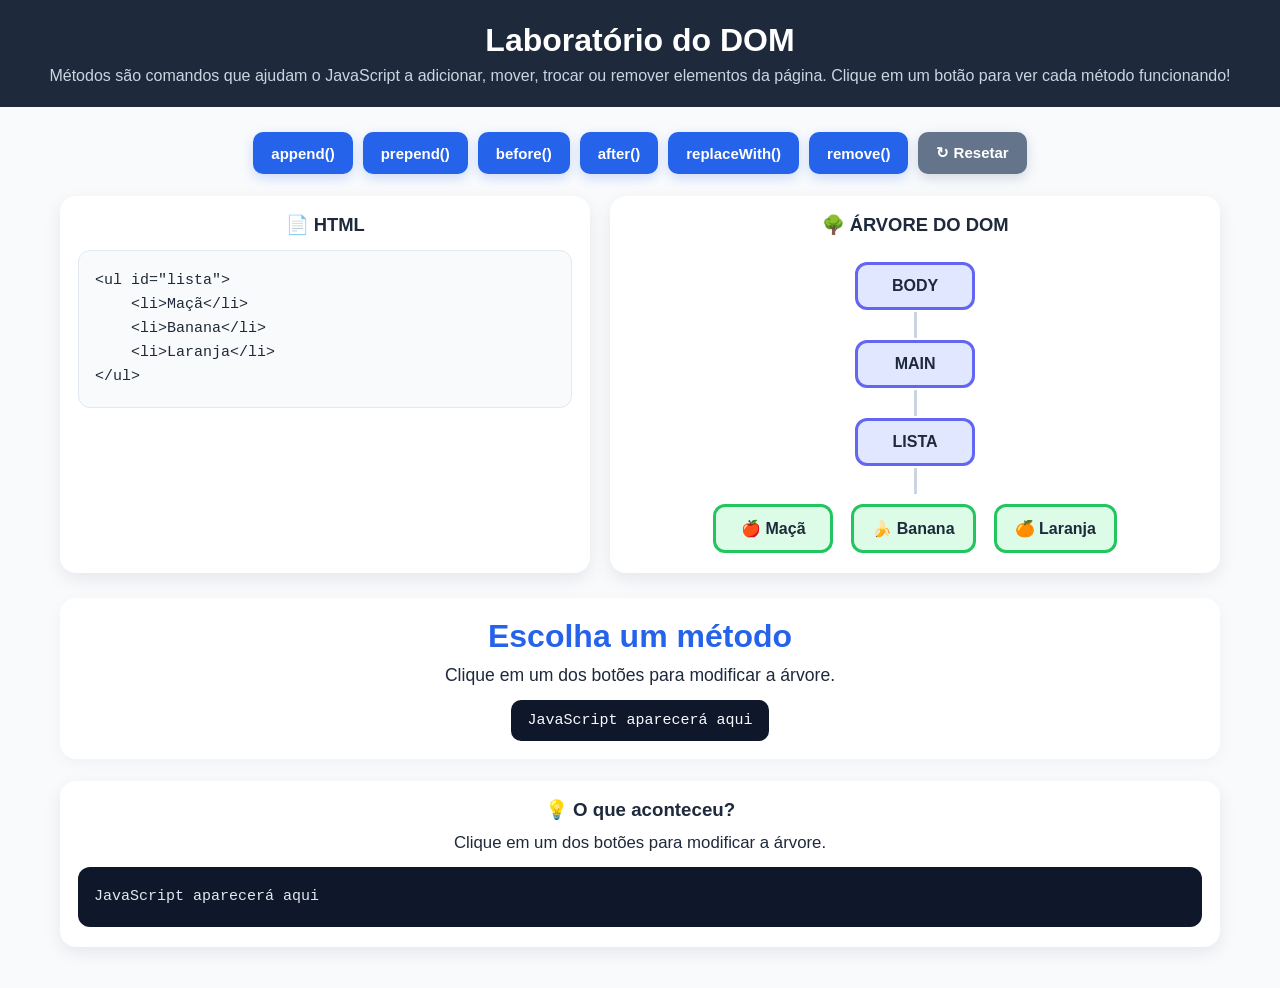
==== index.html @ b137fcdc "add index.html for DOM manipulation laboratory" ====
<!DOCTYPE html>
<html lang="pt-br">

<head>
    <meta charset="UTF-8">

    <title>Laboratório do DOM</title>

    <style>

        * {
            box-sizing: border-box;
        }

        :root {
            --bg: #f8fafc;
            --card: #ffffff;
            --text: #1e293b;
            --muted: #64748b;
            --primary: #2563eb;
            --primary-dark: #1d4ed8;
            --dark: #0f172a;
            --linha: #cbd5e1;
            --pai: #e0e7ff;
            --pai-borda: #6366f1;
            --elemento: #dcfce7;
            --elemento-borda: #22c55e;
            --novo: #fef3c7;
            --novo-borda: #f59e0b;
            --alerta: #fef2f2;
            --alerta-borda: #ef4444;
        }

        body {
            margin: 0;
            font-family: Arial, sans-serif;
            background: var(--bg);
            color: var(--text);
        }

        header {
            background: #1e293b;
            color: white;
            text-align: center;
            padding: 22px 20px;
        }

        header h1 {
            margin: 0 0 8px;
            font-size: 2rem;
        }

        header p {
            margin: 0;
            color: #cbd5e1;
        }

        .container {
            max-width: 1200px;
            margin: auto;
            padding: 25px 20px 40px;
        }

        .botoes {
            display: flex;
            justify-content: center;
            flex-wrap: wrap;
            gap: 10px;
            margin-bottom: 22px;
        }

        button {
            border: none;
            border-radius: 10px;
            padding: 12px 18px;
            background: var(--primary);
            color: white;
            font-size: 15px;
            font-weight: 700;
            cursor: pointer;
            transition: 0.2s ease;
            box-shadow: 0 4px 12px rgba(37, 99, 235, 0.2);
        }

        button:hover {
            transform: translateY(-2px);
            background: var(--primary-dark);
        }

        .reset {
            background: #64748b;
            box-shadow: 0 4px 12px rgba(100, 116, 139, 0.25);
        }

        .reset:hover {
            background: #475569;
        }

        .visao {
            display: grid;
            grid-template-columns: minmax(260px, 1fr) minmax(320px, 1.15fr);
            gap: 20px;
            margin-bottom: 25px;
        }

        .painel {
            background: var(--card);
            border-radius: 16px;
            box-shadow: 0 6px 18px rgba(15, 23, 42, 0.08);
            padding: 18px 18px 20px;
        }

        .painel h3 {
            margin: 0 0 14px;
            text-align: center;
            font-size: 1.15rem;
        }

        .html-panel pre,
        .resultado pre {
            margin: 0;
            white-space: pre-wrap;
            font-family: Consolas, monospace;
            line-height: 1.6;
            font-size: 15px;
            border-radius: 12px;
        }

        .html-panel pre {
            background: #f8fafc;
            border: 1px solid #e2e8f0;
            padding: 18px 16px;
            color: #1f2937;
        }

        .arvore-panel {
            overflow-x: auto;
        }

        .arvore {
            display: flex;
            flex-direction: column;
            align-items: center;
            min-height: 280px;
            padding-top: 12px;
        }

        .node {
            display: inline-flex;
            align-items: center;
            justify-content: center;
            min-width: 120px;
            padding: 12px 18px;
            border-radius: 12px;
            border: 3px solid transparent;
            font-weight: 700;
            text-align: center;
            transition: 0.35s ease;
            background: #dbeafe;
            border-color: #60a5fa;
        }

        .node.pai {
            background: var(--pai);
            border-color: var(--pai-borda);
        }

        .node.item {
            background: var(--elemento);
            border-color: var(--elemento-borda);
        }

        .node.novo {
            background: var(--novo);
            border-color: var(--novo-borda);
        }

        .node.remover {
            background: var(--alerta);
            border-color: var(--alerta-borda);
        }

        .linha {
            width: 3px;
            height: 26px;
            background: var(--linha);
            margin: 2px 0;
        }

        .filhos {
            display: flex;
            justify-content: center;
            align-items: flex-start;
            gap: 18px;
            flex-wrap: wrap;
            width: 100%;
            padding-top: 8px;
        }

        .filho {
            display: flex;
            justify-content: center;
            align-items: center;
        }

        .destacado {
            animation: destaque 0.9s infinite ease-in-out;
        }

        @keyframes destaque {
            0% {
                transform: scale(1);
                box-shadow: 0 0 0 0 rgba(250, 204, 21, 0.4);
            }
            50% {
                transform: scale(1.08);
                box-shadow: 0 0 0 12px rgba(250, 204, 21, 0);
            }
            100% {
                transform: scale(1);
                box-shadow: 0 0 0 0 rgba(250, 204, 21, 0);
            }
        }

        .novo.entrando {
            animation: entrar 0.7s ease;
        }

        @keyframes entrar {
            from {
                opacity: 0;
                transform: scale(0.2) translateY(-18px);
            }
            to {
                opacity: 1;
                transform: scale(1) translateY(0);
            }
        }

        .remover.saindo {
            animation: sair 0.7s forwards ease;
        }

        @keyframes sair {
            to {
                opacity: 0;
                transform: scale(0.2);
            }
        }

        .substituir {
            animation: substituir 1s ease;
        }

        @keyframes substituir {
            0% { transform: scale(1); }
            50% { transform: scale(1.18) rotate(4deg); }
            100% { transform: scale(1); }
        }

        .explicacao {
            background: white;
            border-radius: 16px;
            padding: 20px 18px 18px;
            text-align: center;
            box-shadow: 0 4px 16px rgba(15, 23, 42, 0.04);
            margin-bottom: 22px;
        }

        #tituloMetodo {
            margin: 0 0 10px;
            color: var(--primary);
            font-size: 2rem;
        }

        #mensagem {
            margin: 0;
            font-size: 1.1rem;
            color: var(--text);
        }

        #codigo {
            display: inline-block;
            margin-top: 14px;
            background: var(--dark);
            color: #f8fafc;
            padding: 12px 16px;
            border-radius: 10px;
            font-family: Consolas, monospace;
            font-size: 15px;
        }

        .notificacao {
            position: fixed;
            top: 18px;
            right: 18px;
            z-index: 10;
            width: min(360px, calc(100% - 36px));
            padding: 15px 18px;
            border-left: 5px solid var(--primary);
            border-radius: 10px;
            background: white;
            color: var(--text);
            box-shadow: 0 8px 24px rgba(15, 23, 42, 0.18);
            opacity: 0;
            transform: translateY(-18px);
            pointer-events: none;
            transition: opacity 0.25s ease, transform 0.25s ease;
        }

        .notificacao.visivel {
            opacity: 1;
            transform: translateY(0);
        }

        .notificacao strong {
            display: block;
            margin-bottom: 4px;
            color: var(--primary-dark);
        }

        .resultado {
            background: var(--card);
            border-radius: 16px;
            box-shadow: 0 6px 18px rgba(15, 23, 42, 0.08);
            padding: 18px 18px 20px;
        }

        .resultado h3 {
            margin: 0 0 12px;
            text-align: center;
        }

        #resultadoTexto {
            margin: 0 0 14px;
            text-align: center;
            font-size: 1.05rem;
            color: var(--text);
        }

        .resultado pre {
            background: #0f172a;
            color: #e2e8f0;
            padding: 18px 16px;
            font-size: 15px;
        }

        @media (max-width: 820px) {
            .visao {
                grid-template-columns: 1fr;
            }

            .node {
                min-width: 100px;
                padding: 10px 14px;
                font-size: 14px;
            }

            .filhos {
                gap: 10px;
            }
        }

        @media (max-width: 600px) {
            header {
                padding: 18px 14px;
            }

            header h1 {
                font-size: 1.6rem;
            }

            .container {
                padding: 18px 12px 28px;
            }

            .botoes {
                display: grid;
                grid-template-columns: repeat(2, minmax(0, 1fr));
                gap: 8px;
            }

            button {
                width: 100%;
                padding: 11px 8px;
                font-size: 14px;
            }

            .reset {
                grid-column: 1 / -1;
            }

            .painel,
            .resultado,
            .explicacao {
                padding: 15px 12px;
                border-radius: 12px;
            }

            #tituloMetodo {
                font-size: 1.55rem;
            }

            #mensagem,
            #resultadoTexto {
                font-size: 1rem;
            }

            #codigo {
                max-width: 100%;
                overflow-wrap: anywhere;
                font-size: 13px;
            }

            .html-panel pre,
            .resultado pre {
                font-size: 13px;
                overflow-x: auto;
            }

            .arvore {
                min-width: 280px;
            }

            .notificacao {
                top: 12px;
                right: 12px;
                width: calc(100% - 24px);
            }
        }

    </style>
</head>


<body>

<div class="notificacao" id="notificacao" role="status" aria-live="polite"></div>


<header>

    <h1>Laboratório do DOM</h1>

    <p>
        Métodos são comandos que ajudam o JavaScript a adicionar, mover, trocar ou remover elementos da página.
        Clique em um botão para ver cada método funcionando!
    </p>

</header>


<div class="container">


    <!-- BOTÕES -->

    <div class="botoes">

        <button onclick="append()">
            append()
        </button>

        <button onclick="prepend()">
            prepend()
        </button>

        <button onclick="before()">
            before()
        </button>

        <button onclick="after()">
            after()
        </button>

        <button onclick="replaceWith()">
            replaceWith()
        </button>

        <button onclick="remove()">
            remove()
        </button>

        <button class="reset" onclick="resetar()">
            ↻ Resetar
        </button>

    </div>


    <div class="visao">

        <div class="painel html-panel">
            <h3>📄 HTML</h3>
            <pre id="htmlCode"></pre>
        </div>

        <div class="painel arvore-panel">
            <h3>🌳 ÁRVORE DO DOM</h3>

            <div class="arvore" id="arvore">

                <div class="node pai">BODY</div>
                <div class="linha"></div>
                <div class="node pai">MAIN</div>
                <div class="linha"></div>
                <div class="node pai" id="lista">LISTA</div>
                <div class="linha"></div>

                <div class="filhos" id="filhos">

                    <div class="filho">
                        <div class="node item" id="maca">🍎 Maçã</div>
                    </div>

                    <div class="filho">
                        <div class="node item" id="banana">🍌 Banana</div>
                    </div>

                    <div class="filho">
                        <div class="node item" id="laranja">🍊 Laranja</div>
                    </div>

                </div>

            </div>
        </div>

    </div>

    <div class="explicacao">

        <h2 id="tituloMetodo">
            Escolha um método
        </h2>

        <p id="mensagem">
            Clique em um dos botões acima.
        </p>

        <div id="codigo">
            JavaScript aparecerá aqui
        </div>

    </div>

    <div class="resultado">
        <h3>💡 O que aconteceu?</h3>
        <p id="resultadoTexto">Selecione um método para ver a mudança na árvore.</p>
        <pre id="codigoGrande">Clique em um método para ver o código.</pre>
    </div>

</div>


<script>

const filhos = document.getElementById("filhos");
let tempoNotificacao;

function notificar(nome, mensagem) {
    const notificacao = document.getElementById("notificacao");

    notificacao.innerHTML = `<strong>${nome}</strong>${mensagem}`;
    notificacao.classList.add("visivel");

    clearTimeout(tempoNotificacao);
    tempoNotificacao = setTimeout(() => {
        notificacao.classList.remove("visivel");
    }, 4500);
}

function mostrar(nome, mensagem, codigo) {
    document.getElementById("tituloMetodo").innerText = nome;
    document.getElementById("mensagem").innerText = mensagem;
    document.getElementById("codigo").innerText = codigo;
    document.getElementById("resultadoTexto").innerText = mensagem;
    document.getElementById("codigoGrande").innerText = codigo;

    if (nome !== "Escolha um método") {
        notificar(nome, mensagem);
    }
}

function getNomeItem(id) {
    const nomes = {
        maca: "Maçã",
        banana: "Banana",
        laranja: "Laranja",
        kiwi: "Kiwi"
    };

    return nomes[id] || id;
}

function renderHTMLFromDOM() {
    const itens = Array.from(filhos.querySelectorAll(".item")).map(item => item.id);

    const linhas = [
        '<ul id="lista">',
        ...itens.map(id => `    <li>${getNomeItem(id)}</li>`),
        '</ul>'
    ];

    document.getElementById("htmlCode").textContent = linhas.join("\n");
}

function criarKiwi() {
    const wrapper = document.createElement("div");
    wrapper.classList.add("filho");

    const kiwi = document.createElement("div");
    kiwi.classList.add("node", "item", "novo", "entrando");
    kiwi.id = "kiwi";
    kiwi.textContent = "🥝 Kiwi";

    wrapper.appendChild(kiwi);
    return wrapper;
}

function resetar() {
    filhos.innerHTML = `
        <div class="filho">
            <div class="node item" id="maca">🍎 Maçã</div>
        </div>

        <div class="filho">
            <div class="node item" id="banana">🍌 Banana</div>
        </div>

        <div class="filho">
            <div class="node item" id="laranja">🍊 Laranja</div>
        </div>
    `;

    renderHTMLFromDOM();

    mostrar(
        "Escolha um método",
        "Clique em um dos botões para modificar a árvore.",
        "JavaScript aparecerá aqui"
    );
}

function append() {
    resetar();

    const kiwi = criarKiwi();
    filhos.appendChild(kiwi);
    renderHTMLFromDOM();

    mostrar(
        "append()",
        "O Kiwi foi colocado no FINAL da lista.",
        "lista.append(kiwi)"
    );
}

function prepend() {
    resetar();

    const kiwi = criarKiwi();
    filhos.insertBefore(kiwi, filhos.firstChild);
    renderHTMLFromDOM();

    mostrar(
        "prepend()",
        "O Kiwi foi colocado no INÍCIO da lista.",
        "lista.prepend(kiwi)"
    );
}

function before() {
    resetar();

    const banana = document.getElementById("banana");
    banana.classList.add("destacado");

    setTimeout(() => {
        const kiwi = criarKiwi();
        banana.before(kiwi);
        renderHTMLFromDOM();
        banana.classList.remove("destacado");

        mostrar(
            "before()",
            "O Kiwi foi colocado ANTES da Banana.",
            "banana.before(kiwi)"
        );
    }, 350);
}

function after() {
    resetar();

    const banana = document.getElementById("banana");
    banana.classList.add("destacado");

    setTimeout(() => {
        const kiwi = criarKiwi();
        banana.after(kiwi);
        renderHTMLFromDOM();
        banana.classList.remove("destacado");

        mostrar(
            "after()",
            "O Kiwi foi colocado DEPOIS da Banana.",
            "banana.after(kiwi)"
        );
    }, 350);
}

function replaceWith() {
    resetar();

    const banana = document.getElementById("banana");
    banana.classList.add("destacado");

    setTimeout(() => {
        const kiwi = criarKiwi();
        const kiwiNode = kiwi.querySelector(".item");
        kiwiNode.classList.add("substituir");
        banana.replaceWith(kiwi);
        renderHTMLFromDOM();
        banana.classList.remove("destacado");

        mostrar(
            "replaceWith()",
            "A Banana foi SUBSTITUÍDA pelo Kiwi.",
            "banana.replaceWith(kiwi)"
        );
    }, 350);
}

function remove() {
    resetar();

    const banana = document.getElementById("banana");
    banana.classList.add("destacado");

    setTimeout(() => {
        banana.classList.remove("destacado");
        banana.classList.add("remover", "saindo");

        setTimeout(() => {
            banana.remove();
            renderHTMLFromDOM();

            mostrar(
                "remove()",
                "A Banana foi REMOVIDA da árvore.",
                "banana.remove()"
            );
        }, 650);
    }, 250);
}

resetar();

</script>


</body>

</html>
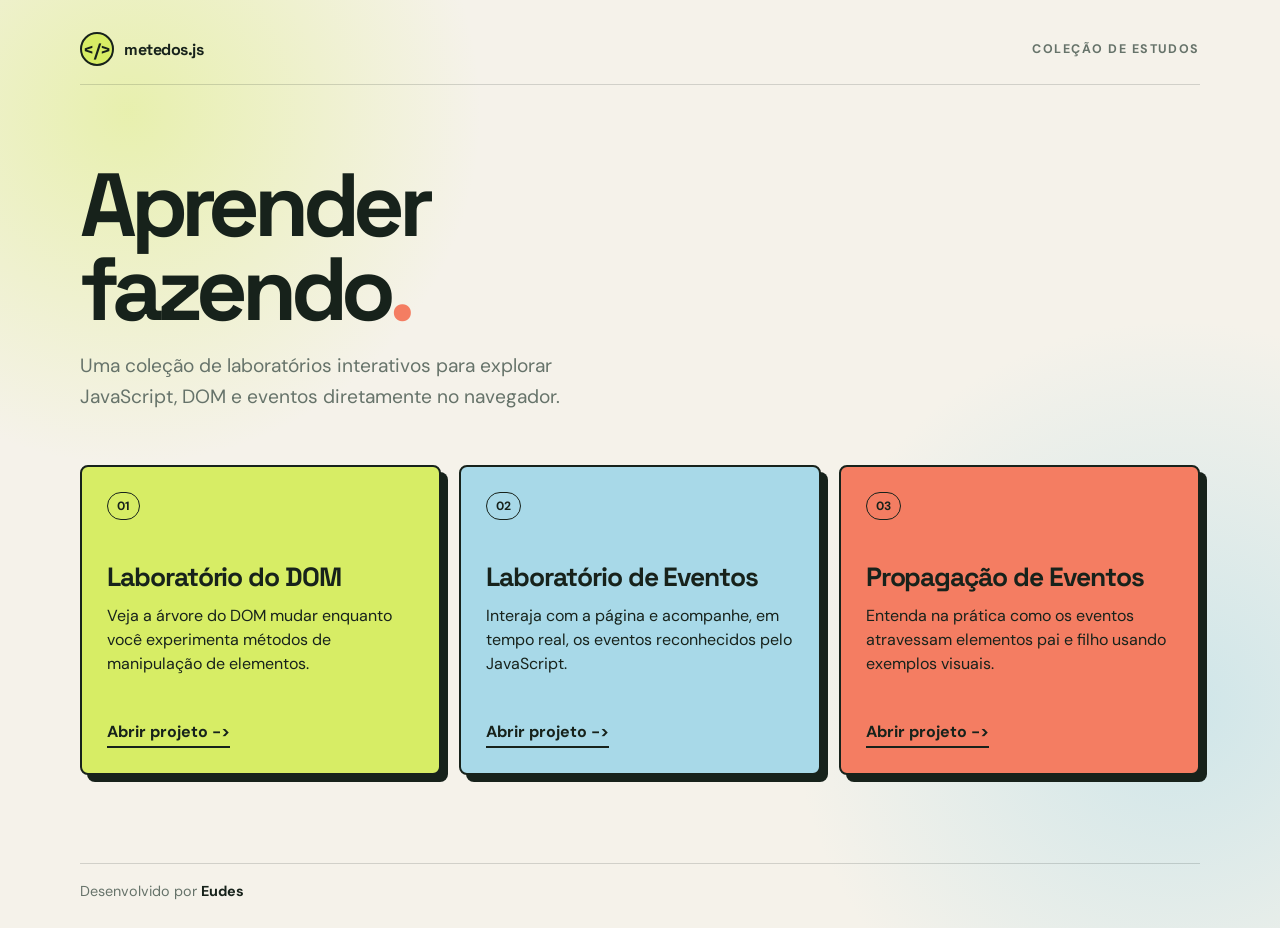
==== commit 30dc44c9: "feat: add event monitoring and propagation examples - Implemented event monitoring functionality in " ====
--- a/index.html
+++ b/index.html
@@ -1,765 +1,283 @@
 <!DOCTYPE html>
-<html lang="pt-br">
+<html lang="pt-BR">
 
 <head>
     <meta charset="UTF-8">
-
-    <title>Laboratório do DOM</title>
-
+    <meta name="viewport" content="width=device-width, initial-scale=1.0">
+    <meta name="description" content="Coleção de laboratórios interativos para aprender JavaScript e DOM.">
+    <title>Laboratórios JavaScript</title>
     <style>
+        @import url('https://fonts.googleapis.com/css2?family=DM+Sans:wght@400;500;700&family=Space+Grotesk:wght@500;600;700&display=swap');
+
+        :root {
+            --ink: #17221b;
+            --muted: #66736a;
+            --paper: #f5f2ea;
+            --lime: #d7ed65;
+            --coral: #f47d62;
+            --blue: #a8d9e8;
+            --line: rgba(23, 34, 27, 0.16);
+        }
 
         * {
             box-sizing: border-box;
         }
 
-        :root {
-            --bg: #f8fafc;
-            --card: #ffffff;
-            --text: #1e293b;
-            --muted: #64748b;
-            --primary: #2563eb;
-            --primary-dark: #1d4ed8;
-            --dark: #0f172a;
-            --linha: #cbd5e1;
-            --pai: #e0e7ff;
-            --pai-borda: #6366f1;
-            --elemento: #dcfce7;
-            --elemento-borda: #22c55e;
-            --novo: #fef3c7;
-            --novo-borda: #f59e0b;
-            --alerta: #fef2f2;
-            --alerta-borda: #ef4444;
-        }
-
         body {
             margin: 0;
-            font-family: Arial, sans-serif;
-            background: var(--bg);
-            color: var(--text);
+            min-height: 100vh;
+            display: flex;
+            flex-direction: column;
+            color: var(--ink);
+            background:
+                radial-gradient(circle at 10% 12%, rgba(215, 237, 101, 0.45), transparent 25%),
+                radial-gradient(circle at 92% 76%, rgba(168, 217, 232, 0.5), transparent 28%),
+                var(--paper);
+            font-family: 'DM Sans', sans-serif;
+        }
+
+        header,
+        main,
+        footer {
+            width: min(1120px, calc(100% - 48px));
+            margin-inline: auto;
         }
 
         header {
-            background: #1e293b;
-            color: white;
-            text-align: center;
-            padding: 22px 20px;
-        }
-
-        header h1 {
-            margin: 0 0 8px;
-            font-size: 2rem;
-        }
-
-        header p {
-            margin: 0;
-            color: #cbd5e1;
-        }
-
-        .container {
-            max-width: 1200px;
-            margin: auto;
-            padding: 25px 20px 40px;
-        }
-
-        .botoes {
-            display: flex;
-            justify-content: center;
-            flex-wrap: wrap;
+            padding: 32px 0 18px;
+            display: flex;
+            justify-content: space-between;
+            align-items: center;
+            border-bottom: 1px solid var(--line);
+        }
+
+        .marca {
+            display: flex;
+            align-items: center;
             gap: 10px;
-            margin-bottom: 22px;
-        }
-
-        button {
-            border: none;
-            border-radius: 10px;
-            padding: 12px 18px;
-            background: var(--primary);
-            color: white;
-            font-size: 15px;
-            font-weight: 700;
-            cursor: pointer;
-            transition: 0.2s ease;
-            box-shadow: 0 4px 12px rgba(37, 99, 235, 0.2);
-        }
-
-        button:hover {
-            transform: translateY(-2px);
-            background: var(--primary-dark);
-        }
-
-        .reset {
-            background: #64748b;
-            box-shadow: 0 4px 12px rgba(100, 116, 139, 0.25);
-        }
-
-        .reset:hover {
-            background: #475569;
-        }
-
-        .visao {
+            font-family: 'Space Grotesk', sans-serif;
+            font-weight: 700;
+            letter-spacing: -0.03em;
+        }
+
+        .marca-simbolo {
+            width: 34px;
+            height: 34px;
             display: grid;
-            grid-template-columns: minmax(260px, 1fr) minmax(320px, 1.15fr);
-            gap: 20px;
-            margin-bottom: 25px;
-        }
-
-        .painel {
-            background: var(--card);
-            border-radius: 16px;
-            box-shadow: 0 6px 18px rgba(15, 23, 42, 0.08);
-            padding: 18px 18px 20px;
-        }
-
-        .painel h3 {
-            margin: 0 0 14px;
-            text-align: center;
-            font-size: 1.15rem;
-        }
-
-        .html-panel pre,
-        .resultado pre {
-            margin: 0;
-            white-space: pre-wrap;
-            font-family: Consolas, monospace;
+            place-items: center;
+            color: var(--ink);
+            background: var(--lime);
+            border: 2px solid var(--ink);
+            border-radius: 50%;
+            font-size: 18px;
+        }
+
+        .rotulo {
+            color: var(--muted);
+            font-size: 0.78rem;
+            font-weight: 700;
+            letter-spacing: 0.12em;
+            text-transform: uppercase;
+        }
+
+        main {
+            flex: 1;
+            padding: 78px 0 88px;
+        }
+
+        .intro {
+            max-width: 720px;
+            margin-bottom: 52px;
+        }
+
+        h1,
+        h2,
+        p {
+            margin-top: 0;
+        }
+
+        h1 {
+            max-width: 680px;
+            margin-bottom: 20px;
+            font-family: 'Space Grotesk', sans-serif;
+            font-size: clamp(2.8rem, 7vw, 6.4rem);
+            line-height: 0.94;
+            letter-spacing: -0.07em;
+        }
+
+        h1 span {
+            color: var(--coral);
+        }
+
+        .intro p {
+            max-width: 560px;
+            margin-bottom: 0;
+            color: var(--muted);
+            font-size: clamp(1rem, 1.7vw, 1.2rem);
             line-height: 1.6;
-            font-size: 15px;
-            border-radius: 12px;
-        }
-
-        .html-panel pre {
-            background: #f8fafc;
-            border: 1px solid #e2e8f0;
-            padding: 18px 16px;
-            color: #1f2937;
-        }
-
-        .arvore-panel {
-            overflow-x: auto;
-        }
-
-        .arvore {
+        }
+
+        .projetos {
+            display: grid;
+            grid-template-columns: repeat(3, 1fr);
+            gap: 18px;
+        }
+
+        .projeto {
+            min-height: 310px;
             display: flex;
             flex-direction: column;
-            align-items: center;
-            min-height: 280px;
-            padding-top: 12px;
-        }
-
-        .node {
-            display: inline-flex;
-            align-items: center;
-            justify-content: center;
-            min-width: 120px;
-            padding: 12px 18px;
-            border-radius: 12px;
-            border: 3px solid transparent;
-            font-weight: 700;
-            text-align: center;
-            transition: 0.35s ease;
-            background: #dbeafe;
-            border-color: #60a5fa;
-        }
-
-        .node.pai {
-            background: var(--pai);
-            border-color: var(--pai-borda);
-        }
-
-        .node.item {
-            background: var(--elemento);
-            border-color: var(--elemento-borda);
-        }
-
-        .node.novo {
-            background: var(--novo);
-            border-color: var(--novo-borda);
-        }
-
-        .node.remover {
-            background: var(--alerta);
-            border-color: var(--alerta-borda);
-        }
-
-        .linha {
-            width: 3px;
-            height: 26px;
-            background: var(--linha);
-            margin: 2px 0;
-        }
-
-        .filhos {
-            display: flex;
-            justify-content: center;
-            align-items: flex-start;
-            gap: 18px;
-            flex-wrap: wrap;
-            width: 100%;
-            padding-top: 8px;
-        }
-
-        .filho {
-            display: flex;
-            justify-content: center;
-            align-items: center;
-        }
-
-        .destacado {
-            animation: destaque 0.9s infinite ease-in-out;
-        }
-
-        @keyframes destaque {
-            0% {
-                transform: scale(1);
-                box-shadow: 0 0 0 0 rgba(250, 204, 21, 0.4);
-            }
-            50% {
-                transform: scale(1.08);
-                box-shadow: 0 0 0 12px rgba(250, 204, 21, 0);
-            }
-            100% {
-                transform: scale(1);
-                box-shadow: 0 0 0 0 rgba(250, 204, 21, 0);
-            }
-        }
-
-        .novo.entrando {
-            animation: entrar 0.7s ease;
-        }
-
-        @keyframes entrar {
-            from {
-                opacity: 0;
-                transform: scale(0.2) translateY(-18px);
-            }
-            to {
-                opacity: 1;
-                transform: scale(1) translateY(0);
-            }
-        }
-
-        .remover.saindo {
-            animation: sair 0.7s forwards ease;
-        }
-
-        @keyframes sair {
-            to {
-                opacity: 0;
-                transform: scale(0.2);
-            }
-        }
-
-        .substituir {
-            animation: substituir 1s ease;
-        }
-
-        @keyframes substituir {
-            0% { transform: scale(1); }
-            50% { transform: scale(1.18) rotate(4deg); }
-            100% { transform: scale(1); }
-        }
-
-        .explicacao {
-            background: white;
-            border-radius: 16px;
-            padding: 20px 18px 18px;
-            text-align: center;
-            box-shadow: 0 4px 16px rgba(15, 23, 42, 0.04);
-            margin-bottom: 22px;
-        }
-
-        #tituloMetodo {
-            margin: 0 0 10px;
-            color: var(--primary);
-            font-size: 2rem;
-        }
-
-        #mensagem {
-            margin: 0;
-            font-size: 1.1rem;
-            color: var(--text);
-        }
-
-        #codigo {
-            display: inline-block;
-            margin-top: 14px;
-            background: var(--dark);
-            color: #f8fafc;
-            padding: 12px 16px;
-            border-radius: 10px;
-            font-family: Consolas, monospace;
-            font-size: 15px;
-        }
-
-        .notificacao {
-            position: fixed;
-            top: 18px;
-            right: 18px;
-            z-index: 10;
-            width: min(360px, calc(100% - 36px));
-            padding: 15px 18px;
-            border-left: 5px solid var(--primary);
-            border-radius: 10px;
-            background: white;
-            color: var(--text);
-            box-shadow: 0 8px 24px rgba(15, 23, 42, 0.18);
-            opacity: 0;
-            transform: translateY(-18px);
-            pointer-events: none;
-            transition: opacity 0.25s ease, transform 0.25s ease;
-        }
-
-        .notificacao.visivel {
-            opacity: 1;
-            transform: translateY(0);
-        }
-
-        .notificacao strong {
-            display: block;
-            margin-bottom: 4px;
-            color: var(--primary-dark);
-        }
-
-        .resultado {
-            background: var(--card);
-            border-radius: 16px;
-            box-shadow: 0 6px 18px rgba(15, 23, 42, 0.08);
-            padding: 18px 18px 20px;
-        }
-
-        .resultado h3 {
-            margin: 0 0 12px;
-            text-align: center;
-        }
-
-        #resultadoTexto {
-            margin: 0 0 14px;
-            text-align: center;
-            font-size: 1.05rem;
-            color: var(--text);
-        }
-
-        .resultado pre {
-            background: #0f172a;
-            color: #e2e8f0;
-            padding: 18px 16px;
-            font-size: 15px;
-        }
-
-        @media (max-width: 820px) {
-            .visao {
+            padding: 25px;
+            border: 2px solid var(--ink);
+            border-radius: 8px;
+            box-shadow: 7px 7px 0 var(--ink);
+            transition: transform 180ms ease, box-shadow 180ms ease;
+        }
+
+        .projeto:nth-child(1) {
+            background: var(--lime);
+        }
+
+        .projeto:nth-child(2) {
+            background: var(--blue);
+        }
+
+        .projeto:nth-child(3) {
+            background: var(--coral);
+        }
+
+        .projeto:hover,
+        .projeto:focus-within {
+            transform: translate(-3px, -3px);
+            box-shadow: 10px 10px 0 var(--ink);
+        }
+
+        .numero {
+            align-self: flex-start;
+            padding: 5px 9px;
+            border: 1px solid var(--ink);
+            border-radius: 999px;
+            font-size: 0.75rem;
+            font-weight: 700;
+        }
+
+        .projeto h2 {
+            margin: 40px 0 10px;
+            font-family: 'Space Grotesk', sans-serif;
+            font-size: 1.65rem;
+            letter-spacing: -0.04em;
+        }
+
+        .projeto p {
+            margin-bottom: 24px;
+            line-height: 1.5;
+        }
+
+        .abrir {
+            width: fit-content;
+            margin-top: auto;
+            padding: 10px 0 4px;
+            color: var(--ink);
+            border-bottom: 2px solid var(--ink);
+            font-weight: 700;
+            text-decoration: none;
+        }
+
+        .abrir::after {
+            content: '  ->';
+        }
+
+        .abrir:hover {
+            color: #fff;
+            border-color: #fff;
+        }
+
+        footer {
+            padding: 18px 0 28px;
+            border-top: 1px solid var(--line);
+            color: var(--muted);
+            font-size: 0.9rem;
+        }
+
+        footer strong {
+            color: var(--ink);
+        }
+
+        @media (max-width: 760px) {
+            header,
+            main,
+            footer {
+                width: min(100% - 32px, 560px);
+            }
+
+            header {
+                padding-top: 22px;
+            }
+
+            .rotulo {
+                display: none;
+            }
+
+            main {
+                padding: 56px 0 68px;
+            }
+
+            .intro {
+                margin-bottom: 38px;
+            }
+
+            .projetos {
                 grid-template-columns: 1fr;
-            }
-
-            .node {
-                min-width: 100px;
-                padding: 10px 14px;
-                font-size: 14px;
-            }
-
-            .filhos {
-                gap: 10px;
-            }
-        }
-
-        @media (max-width: 600px) {
-            header {
-                padding: 18px 14px;
-            }
-
-            header h1 {
-                font-size: 1.6rem;
-            }
-
-            .container {
-                padding: 18px 12px 28px;
-            }
-
-            .botoes {
-                display: grid;
-                grid-template-columns: repeat(2, minmax(0, 1fr));
-                gap: 8px;
-            }
-
-            button {
-                width: 100%;
-                padding: 11px 8px;
-                font-size: 14px;
-            }
-
-            .reset {
-                grid-column: 1 / -1;
-            }
-
-            .painel,
-            .resultado,
-            .explicacao {
-                padding: 15px 12px;
-                border-radius: 12px;
-            }
-
-            #tituloMetodo {
-                font-size: 1.55rem;
-            }
-
-            #mensagem,
-            #resultadoTexto {
-                font-size: 1rem;
-            }
-
-            #codigo {
-                max-width: 100%;
-                overflow-wrap: anywhere;
-                font-size: 13px;
-            }
-
-            .html-panel pre,
-            .resultado pre {
-                font-size: 13px;
-                overflow-x: auto;
-            }
-
-            .arvore {
-                min-width: 280px;
-            }
-
-            .notificacao {
-                top: 12px;
-                right: 12px;
-                width: calc(100% - 24px);
-            }
-        }
-
+                gap: 16px;
+            }
+
+            .projeto {
+                min-height: 260px;
+            }
+        }
     </style>
 </head>
 
-
 <body>
-
-<div class="notificacao" id="notificacao" role="status" aria-live="polite"></div>
-
-
-<header>
-
-    <h1>Laboratório do DOM</h1>
-
-    <p>
-        Métodos são comandos que ajudam o JavaScript a adicionar, mover, trocar ou remover elementos da página.
-        Clique em um botão para ver cada método funcionando!
-    </p>
-
-</header>
-
-
-<div class="container">
-
-
-    <!-- BOTÕES -->
-
-    <div class="botoes">
-
-        <button onclick="append()">
-            append()
-        </button>
-
-        <button onclick="prepend()">
-            prepend()
-        </button>
-
-        <button onclick="before()">
-            before()
-        </button>
-
-        <button onclick="after()">
-            after()
-        </button>
-
-        <button onclick="replaceWith()">
-            replaceWith()
-        </button>
-
-        <button onclick="remove()">
-            remove()
-        </button>
-
-        <button class="reset" onclick="resetar()">
-            ↻ Resetar
-        </button>
-
-    </div>
-
-
-    <div class="visao">
-
-        <div class="painel html-panel">
-            <h3>📄 HTML</h3>
-            <pre id="htmlCode"></pre>
+    <header>
+        <div class="marca">
+            <span class="marca-simbolo">&lt;/&gt;</span>
+            <span>metedos.js</span>
         </div>
-
-        <div class="painel arvore-panel">
-            <h3>🌳 ÁRVORE DO DOM</h3>
-
-            <div class="arvore" id="arvore">
-
-                <div class="node pai">BODY</div>
-                <div class="linha"></div>
-                <div class="node pai">MAIN</div>
-                <div class="linha"></div>
-                <div class="node pai" id="lista">LISTA</div>
-                <div class="linha"></div>
-
-                <div class="filhos" id="filhos">
-
-                    <div class="filho">
-                        <div class="node item" id="maca">🍎 Maçã</div>
-                    </div>
-
-                    <div class="filho">
-                        <div class="node item" id="banana">🍌 Banana</div>
-                    </div>
-
-                    <div class="filho">
-                        <div class="node item" id="laranja">🍊 Laranja</div>
-                    </div>
-
-                </div>
-
-            </div>
-        </div>
-
-    </div>
-
-    <div class="explicacao">
-
-        <h2 id="tituloMetodo">
-            Escolha um método
-        </h2>
-
-        <p id="mensagem">
-            Clique em um dos botões acima.
-        </p>
-
-        <div id="codigo">
-            JavaScript aparecerá aqui
-        </div>
-
-    </div>
-
-    <div class="resultado">
-        <h3>💡 O que aconteceu?</h3>
-        <p id="resultadoTexto">Selecione um método para ver a mudança na árvore.</p>
-        <pre id="codigoGrande">Clique em um método para ver o código.</pre>
-    </div>
-
-</div>
-
-
-<script>
-
-const filhos = document.getElementById("filhos");
-let tempoNotificacao;
-
-function notificar(nome, mensagem) {
-    const notificacao = document.getElementById("notificacao");
-
-    notificacao.innerHTML = `<strong>${nome}</strong>${mensagem}`;
-    notificacao.classList.add("visivel");
-
-    clearTimeout(tempoNotificacao);
-    tempoNotificacao = setTimeout(() => {
-        notificacao.classList.remove("visivel");
-    }, 4500);
-}
-
-function mostrar(nome, mensagem, codigo) {
-    document.getElementById("tituloMetodo").innerText = nome;
-    document.getElementById("mensagem").innerText = mensagem;
-    document.getElementById("codigo").innerText = codigo;
-    document.getElementById("resultadoTexto").innerText = mensagem;
-    document.getElementById("codigoGrande").innerText = codigo;
-
-    if (nome !== "Escolha um método") {
-        notificar(nome, mensagem);
-    }
-}
-
-function getNomeItem(id) {
-    const nomes = {
-        maca: "Maçã",
-        banana: "Banana",
-        laranja: "Laranja",
-        kiwi: "Kiwi"
-    };
-
-    return nomes[id] || id;
-}
-
-function renderHTMLFromDOM() {
-    const itens = Array.from(filhos.querySelectorAll(".item")).map(item => item.id);
-
-    const linhas = [
-        '<ul id="lista">',
-        ...itens.map(id => `    <li>${getNomeItem(id)}</li>`),
-        '</ul>'
-    ];
-
-    document.getElementById("htmlCode").textContent = linhas.join("\n");
-}
-
-function criarKiwi() {
-    const wrapper = document.createElement("div");
-    wrapper.classList.add("filho");
-
-    const kiwi = document.createElement("div");
-    kiwi.classList.add("node", "item", "novo", "entrando");
-    kiwi.id = "kiwi";
-    kiwi.textContent = "🥝 Kiwi";
-
-    wrapper.appendChild(kiwi);
-    return wrapper;
-}
-
-function resetar() {
-    filhos.innerHTML = `
-        <div class="filho">
-            <div class="node item" id="maca">🍎 Maçã</div>
-        </div>
-
-        <div class="filho">
-            <div class="node item" id="banana">🍌 Banana</div>
-        </div>
-
-        <div class="filho">
-            <div class="node item" id="laranja">🍊 Laranja</div>
-        </div>
-    `;
-
-    renderHTMLFromDOM();
-
-    mostrar(
-        "Escolha um método",
-        "Clique em um dos botões para modificar a árvore.",
-        "JavaScript aparecerá aqui"
-    );
-}
-
-function append() {
-    resetar();
-
-    const kiwi = criarKiwi();
-    filhos.appendChild(kiwi);
-    renderHTMLFromDOM();
-
-    mostrar(
-        "append()",
-        "O Kiwi foi colocado no FINAL da lista.",
-        "lista.append(kiwi)"
-    );
-}
-
-function prepend() {
-    resetar();
-
-    const kiwi = criarKiwi();
-    filhos.insertBefore(kiwi, filhos.firstChild);
-    renderHTMLFromDOM();
-
-    mostrar(
-        "prepend()",
-        "O Kiwi foi colocado no INÍCIO da lista.",
-        "lista.prepend(kiwi)"
-    );
-}
-
-function before() {
-    resetar();
-
-    const banana = document.getElementById("banana");
-    banana.classList.add("destacado");
-
-    setTimeout(() => {
-        const kiwi = criarKiwi();
-        banana.before(kiwi);
-        renderHTMLFromDOM();
-        banana.classList.remove("destacado");
-
-        mostrar(
-            "before()",
-            "O Kiwi foi colocado ANTES da Banana.",
-            "banana.before(kiwi)"
-        );
-    }, 350);
-}
-
-function after() {
-    resetar();
-
-    const banana = document.getElementById("banana");
-    banana.classList.add("destacado");
-
-    setTimeout(() => {
-        const kiwi = criarKiwi();
-        banana.after(kiwi);
-        renderHTMLFromDOM();
-        banana.classList.remove("destacado");
-
-        mostrar(
-            "after()",
-            "O Kiwi foi colocado DEPOIS da Banana.",
-            "banana.after(kiwi)"
-        );
-    }, 350);
-}
-
-function replaceWith() {
-    resetar();
-
-    const banana = document.getElementById("banana");
-    banana.classList.add("destacado");
-
-    setTimeout(() => {
-        const kiwi = criarKiwi();
-        const kiwiNode = kiwi.querySelector(".item");
-        kiwiNode.classList.add("substituir");
-        banana.replaceWith(kiwi);
-        renderHTMLFromDOM();
-        banana.classList.remove("destacado");
-
-        mostrar(
-            "replaceWith()",
-            "A Banana foi SUBSTITUÍDA pelo Kiwi.",
-            "banana.replaceWith(kiwi)"
-        );
-    }, 350);
-}
-
-function remove() {
-    resetar();
-
-    const banana = document.getElementById("banana");
-    banana.classList.add("destacado");
-
-    setTimeout(() => {
-        banana.classList.remove("destacado");
-        banana.classList.add("remover", "saindo");
-
-        setTimeout(() => {
-            banana.remove();
-            renderHTMLFromDOM();
-
-            mostrar(
-                "remove()",
-                "A Banana foi REMOVIDA da árvore.",
-                "banana.remove()"
-            );
-        }, 650);
-    }, 250);
-}
-
-resetar();
-
-</script>
-
-
+        <span class="rotulo">coleção de estudos</span>
+    </header>
+
+    <main>
+        <section class="intro" aria-labelledby="titulo-principal">
+            <h1>Aprender fazendo<span>.</span></h1>
+            <p>Uma coleção de laboratórios interativos para explorar JavaScript, DOM e eventos diretamente no navegador.</p>
+        </section>
+
+        <section class="projetos" aria-label="Projetos disponíveis">
+            <article class="projeto">
+                <span class="numero">01</span>
+                <h2>Laboratório do DOM</h2>
+                <p>Veja a árvore do DOM mudar enquanto você experimenta métodos de manipulação de elementos.</p>
+                <a class="abrir" href="01/index.html">Abrir projeto</a>
+            </article>
+
+            <article class="projeto">
+                <span class="numero">02</span>
+                <h2>Laboratório de Eventos</h2>
+                <p>Interaja com a página e acompanhe, em tempo real, os eventos reconhecidos pelo JavaScript.</p>
+                <a class="abrir" href="02/index.html">Abrir projeto</a>
+            </article>
+
+            <article class="projeto">
+                <span class="numero">03</span>
+                <h2>Propagação de Eventos</h2>
+                <p>Entenda na prática como os eventos atravessam elementos pai e filho usando exemplos visuais.</p>
+                <a class="abrir" href="03/index.html">Abrir projeto</a>
+            </article>
+        </section>
+    </main>
+
+    <footer>Desenvolvido por <strong>Eudes</strong></footer>
 </body>
 
-</html>+</html>
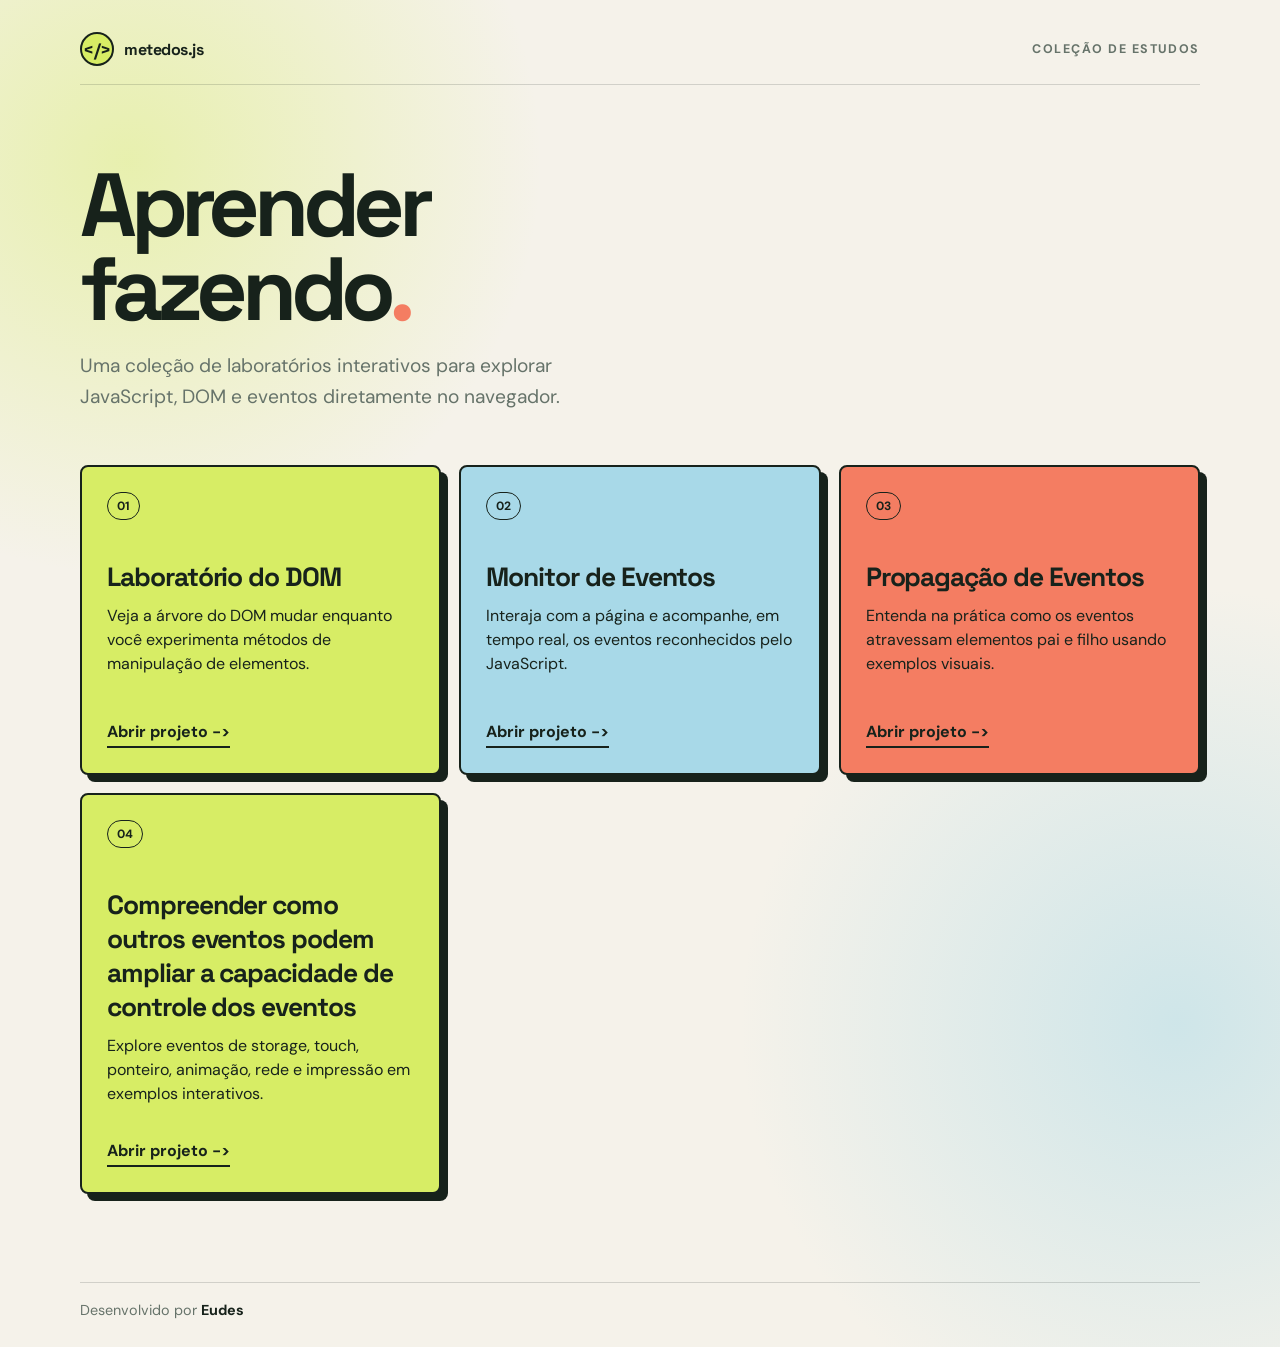
==== commit 9640b3c4: "feat: add new project for event control and update event lab title" ====
--- a/index.html
+++ b/index.html
@@ -146,6 +146,10 @@
             background: var(--coral);
         }
 
+        .projeto:nth-child(4) {
+            background: var(--lime);
+        }
+
         .projeto:hover,
         .projeto:focus-within {
             transform: translate(-3px, -3px);
@@ -263,7 +267,7 @@
 
             <article class="projeto">
                 <span class="numero">02</span>
-                <h2>Laboratório de Eventos</h2>
+                <h2>Monitor de Eventos</h2>
                 <p>Interaja com a página e acompanhe, em tempo real, os eventos reconhecidos pelo JavaScript.</p>
                 <a class="abrir" href="02/index.html">Abrir projeto</a>
             </article>
@@ -274,6 +278,13 @@
                 <p>Entenda na prática como os eventos atravessam elementos pai e filho usando exemplos visuais.</p>
                 <a class="abrir" href="03/index.html">Abrir projeto</a>
             </article>
+
+            <article class="projeto">
+                <span class="numero">04</span>
+                <h2>Compreender como outros eventos podem ampliar a capacidade de controle dos eventos</h2>
+                <p>Explore eventos de storage, touch, ponteiro, animação, rede e impressão em exemplos interativos.</p>
+                <a class="abrir" href="04/index.html">Abrir projeto</a>
+            </article>
         </section>
     </main>
 
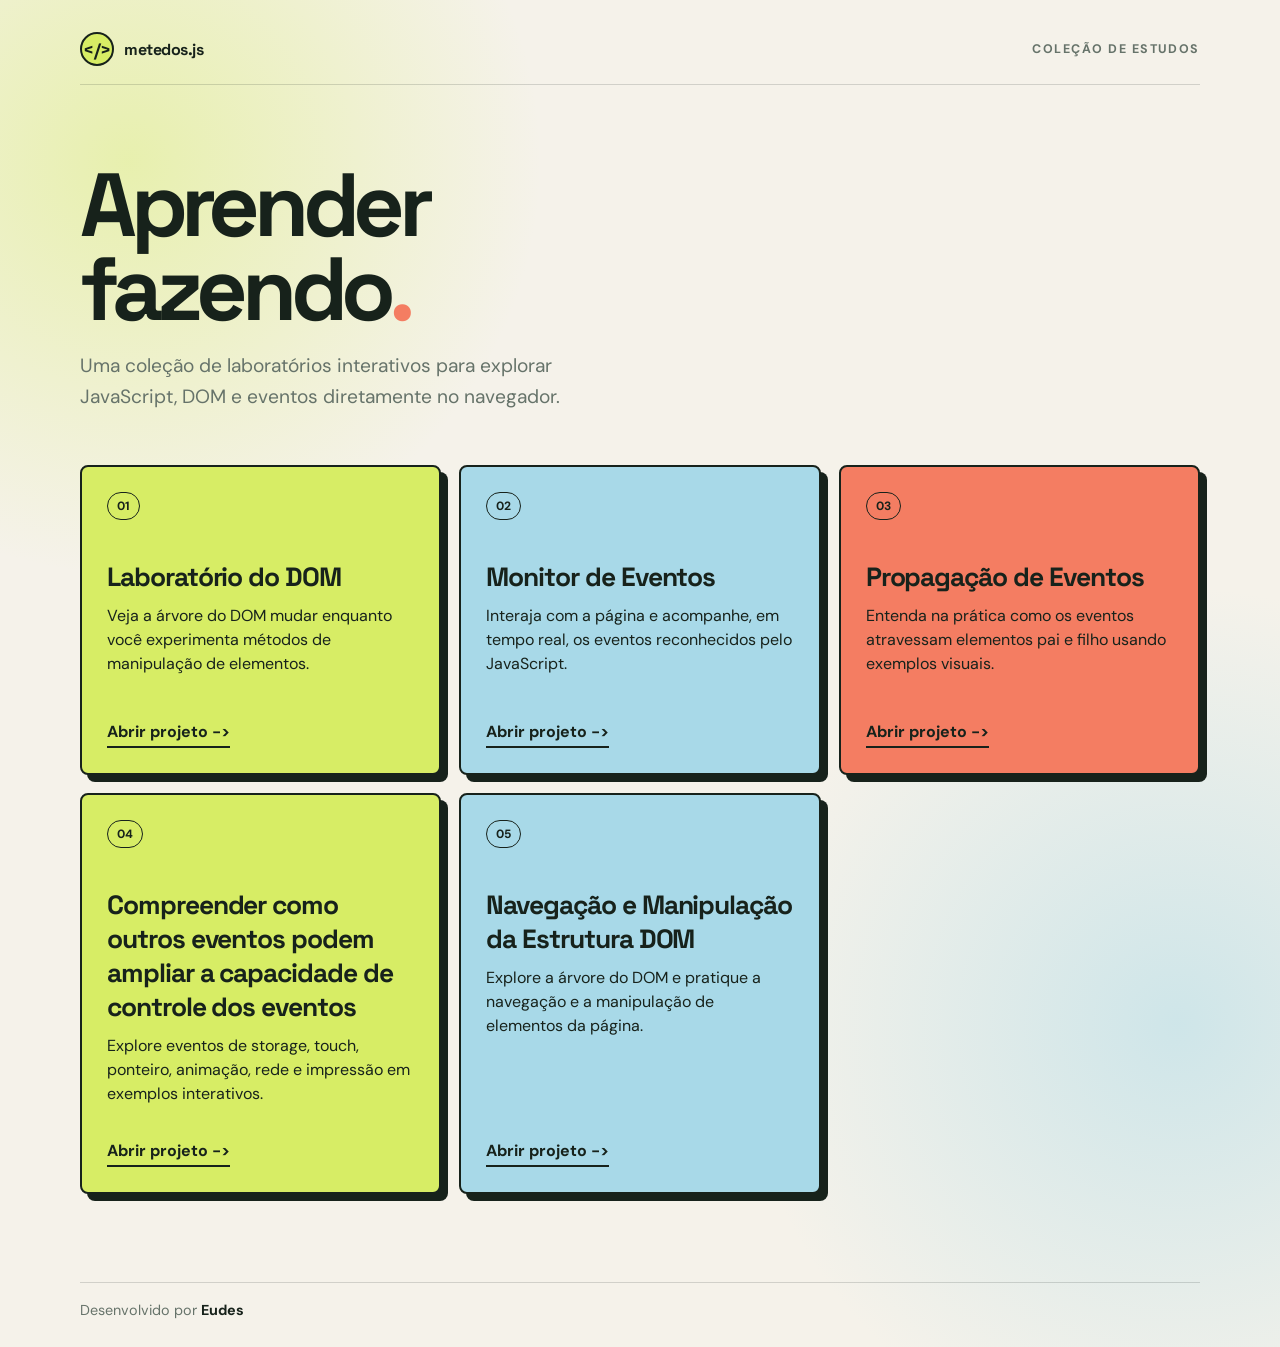
==== commit 4ee6a380: "feat: add new project for DOM navigation and manipulation with interactive examples" ====
--- a/index.html
+++ b/index.html
@@ -150,6 +150,10 @@
             background: var(--lime);
         }
 
+            .projeto:nth-child(5) {
+                background: var(--blue);
+            }
+
         .projeto:hover,
         .projeto:focus-within {
             transform: translate(-3px, -3px);
@@ -285,6 +289,13 @@
                 <p>Explore eventos de storage, touch, ponteiro, animação, rede e impressão em exemplos interativos.</p>
                 <a class="abrir" href="04/index.html">Abrir projeto</a>
             </article>
+
+            <article class="projeto">
+                <span class="numero">05</span>
+                <h2>Navegação e Manipulação da Estrutura DOM</h2>
+                <p>Explore a árvore do DOM e pratique a navegação e a manipulação de elementos da página.</p>
+                <a class="abrir" href="05/index.html">Abrir projeto</a>
+            </article>
         </section>
     </main>
 
